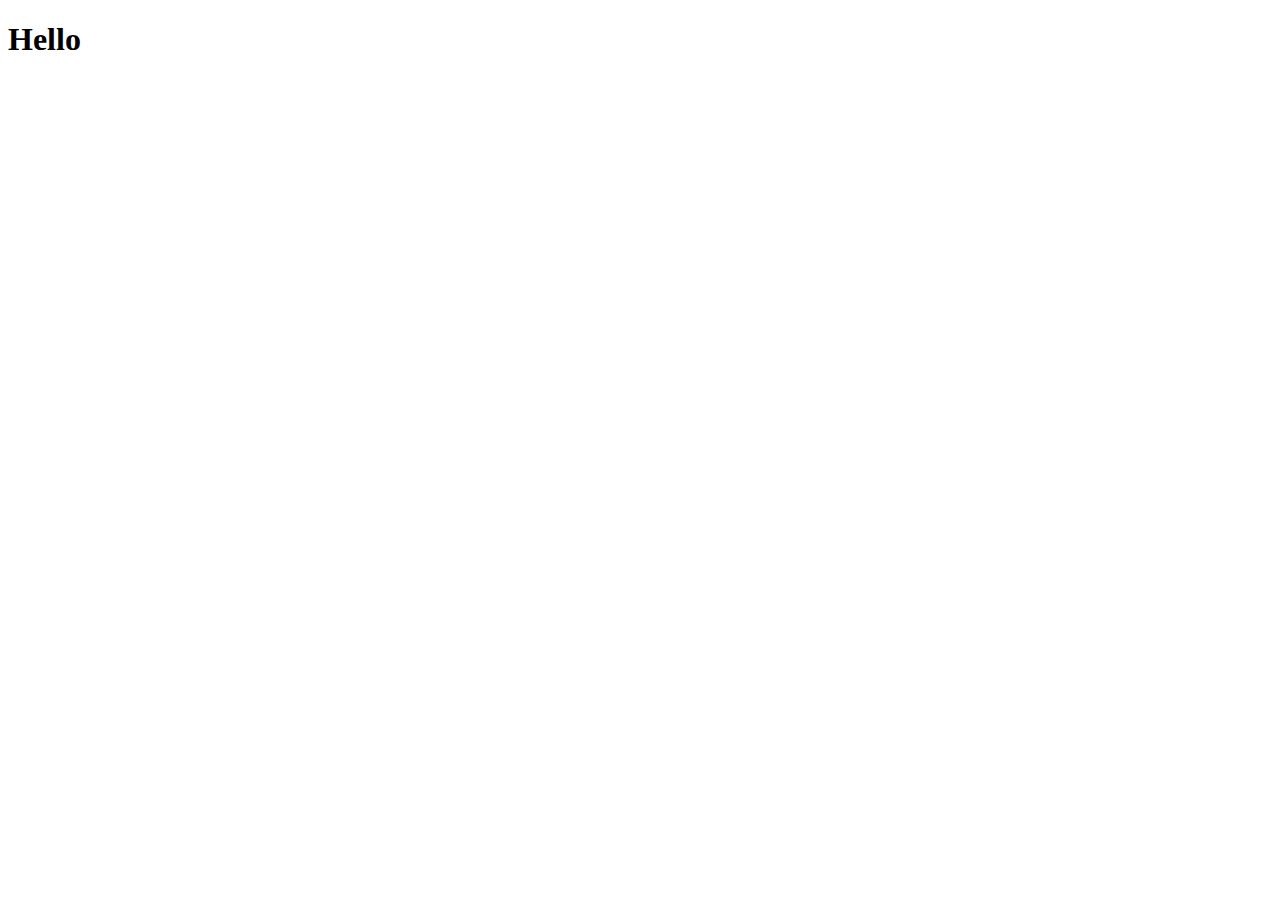
==== index.html @ d2a0de3b "init" ====
<!DOCTYPE html>
<html lang="en">
<head>
  <meta charset="UTF-8">
  <meta http-equiv="X-UA-Compatible" content="IE=edge">
  <meta name="viewport" content="width=device-width, initial-scale=1.0">
  <link rel="stylesheet" href="./css/styles.css">
  <script src="./js/app.js"></script>
  <title>Sapce The Final Frontier</title>
</head>
<body>
  <h1>Hello</h1>
</body>
</html>
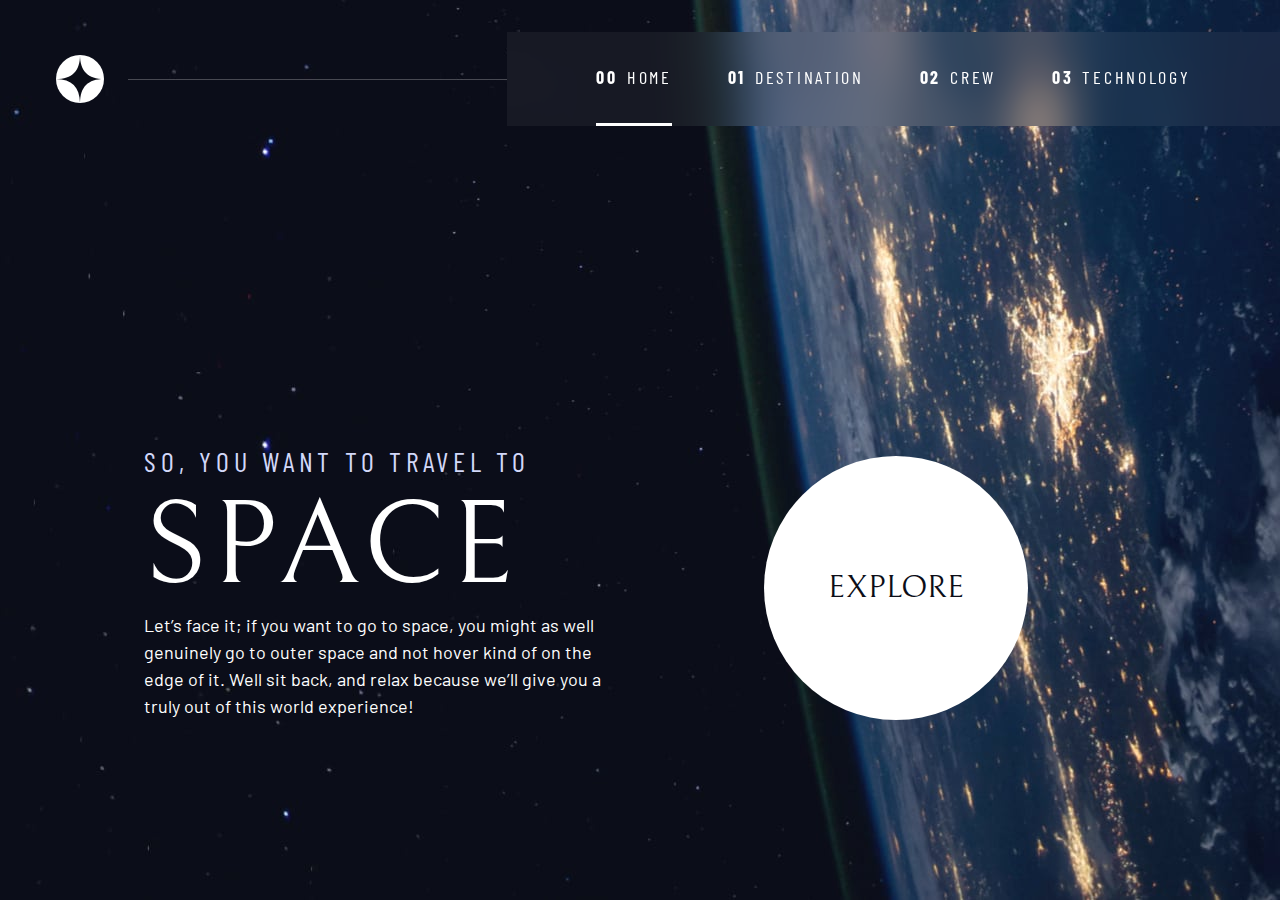
==== commit 0c2545a1: "wip 80-85 percent done" ====
--- a/index.html
+++ b/index.html
@@ -2,13 +2,55 @@
 <html lang="en">
 <head>
   <meta charset="UTF-8">
-  <meta http-equiv="X-UA-Compatible" content="IE=edge">
   <meta name="viewport" content="width=device-width, initial-scale=1.0">
-  <link rel="stylesheet" href="./css/styles.css">
-  <script src="./js/app.js"></script>
-  <title>Sapce The Final Frontier</title>
+  <link rel="icon" type="image/png" sizes="32x32" href="./assets/favicon-32x32.png">
+  <link rel="preconnect" href="https://fonts.googleapis.com">
+  <link rel="preconnect" href="https://fonts.gstatic.com" crossorigin>
+  <link href="https://fonts.googleapis.com/css2?family=Barlow+Condensed:wght@400;700&family=Bellefair&family=Barlow:wght@400;700&display=swap"
+      rel="stylesheet">
+  <link rel="stylesheet" href="./css/index.css">
+  <title>Space the final frontier</title>
+  <script src="./js/navigation.js" defer></script>
 </head>
-<body>
-  <h1>Hello</h1>
+<body class="home">
+  <a class="skip-to-content" href="#main">Skip to content</a>
+  <header class="primary-header flex">
+    <div>
+      <img src="./assets/shared/logo.svg" alt="space tourism logo" class="logo">
+    </div>
+    <button class="mobile-nav-toggle" aria-controls="primary-navigation"><span class="sr-only" aria-expanded="false">Menu</span></button>
+    <nav>
+        <ul id="primary-navigation" data-visible="false" class="primary-navigation underline-indicators flex">
+            <li class="active">
+              <a class="ff-sans-cond uppercase text-white letter-spacing-2" href="index.html"><span aria-hidden="true">00</span>Home</a>
+            <li>
+              <a class="ff-sans-cond uppercase text-white letter-spacing-2" href="destination.html"><span aria-hidden="true">01</span>Destination</a>
+            <li>
+              <a class="ff-sans-cond uppercase text-white letter-spacing-2" href="crew.html"><span aria-hidden="true">02</span>Crew</a>
+            <li>
+              <a class="ff-sans-cond uppercase text-white letter-spacing-2" href="technology.html"><span aria-hidden="true">03</span>Technology</a>
+        </ul>
+    </nav>
+  </header>
+  
+  <main id="main" class="grid-container grid-container--home">
+    <div>
+      <h1 class="text-accent fs-500 ff-sans-cond uppercase letter-spacing-1">So, you want to travel to
+      <span class="d-block fs-900 ff-serif text-white">Space</span>
+      </h1>
+      
+      <p>Let’s face it; if you want to go to space, you might as well genuinely go to 
+      outer space and not hover kind of on the edge of it. Well sit back, and relax 
+      because we’ll give you a truly out of this world experience! 
+      </p>
+    </div>
+
+    <div>
+      <a href="destination.html" class="large-button uppercase ff-serif text-dark bg-white">Explore</a>
+    </div>
+
+  </main>
+
+
 </body>
 </html>--- a/css/index.css
+++ b/css/index.css
@@ -0,0 +1,670 @@
+/* ------------------- */
+/* Custom properties   */
+/* ------------------- */
+
+:root {
+  /* colors */
+  --clr-dark: 230 35% 7%;
+  --clr-light: 231 77% 90%;
+  --clr-white: 0 0% 100%;
+  
+  /* font-sizes */
+  --fs-900: clamp(5rem, 8vw + 1rem, 9.375rem);
+  --fs-800: 3.5rem;
+  --fs-700: 1.5rem;
+  --fs-600: 1rem;
+  --fs-500: 1rem;
+  --fs-400: 0.9375rem;
+  --fs-300: 1rem;
+  --fs-200: 0.875rem;
+  
+  /* font-families */
+  --ff-serif: "Bellefair", serif;
+  --ff-sans-cond: "Barlow Condensed", sans-serif;
+  --ff-sans-normal: "Barlow", sans-serif;
+}
+
+@media (min-width: 35em) {
+  :root {
+      --fs-800: 5rem;
+      --fs-700: 2.5rem;
+      --fs-600: 1.5rem;
+      --fs-500: 1.25rem;
+      --fs-400: 1rem;
+  }
+}
+
+@media (min-width: 45em) {
+  :root {
+      /* font-sizes */
+      --fs-800: 6.25rem;
+      --fs-700: 3.5rem;
+      --fs-600: 2rem;
+      --fs-500: 1.75rem;
+      --fs-400: 1.125rem;
+  }
+}
+
+
+/* ------------------- */
+/* Reset               */
+/* ------------------- */
+
+*,
+*::before,
+*::after {
+  box-sizing: border-box;
+}
+
+/* Reset margins */
+body,
+h1,
+h2,
+h3,
+h4,
+h5,
+p,
+figure,
+picture {
+  margin: 0; 
+}
+
+h1,
+h2,
+h3,
+h4,
+h5,
+h6,
+p {
+  font-weight: 400;
+}
+
+body {
+  font-family: var(--ff-sans-normal);
+  font-size: var(--fs-400);
+  color: hsl( var(--clr-white) );
+  background-color: hsl( var(--clr-dark) );
+  line-height: 1.5;
+  min-height: 100vh;
+  
+  display: grid;
+  grid-template-rows: min-content 1fr;
+  
+  overflow-x: hidden;
+}
+
+img,
+picutre {
+  max-width: 100%;
+  display: block;
+}
+
+input,
+button,
+textarea,
+select {
+  font: inherit;
+}
+
+@media (prefers-reduced-motion: reduce) {  
+*,
+*::before,
+*::after {
+  animation-duration: 0.01ms !important;
+  animation-iteration-count: 1 !important;
+  transition-duration: 0.01ms !important;
+  scroll-behavior: auto !important;
+}
+}
+
+
+/* ------------------- */
+/* Utility classes     */
+/* ------------------- */
+
+/* general */
+
+.flex {
+  display: flex;
+  gap: var(--gap, 1rem);
+}
+
+.grid {
+  display: grid;
+  gap: var(--gap, 1rem);
+}
+
+.d-block {
+  display: block;
+}
+
+.flow > *:where(:not(:first-child)) {
+  margin-top: var(--flow-space, 1rem);
+}
+
+.flow--space-small {
+  --flow-space: .75rem;
+}
+
+.container {
+  padding-inline: 2em;
+  margin-inline: auto;
+  max-width: 80rem;
+}
+
+.sr-only {
+position: absolute; 
+width: 1px;
+height: 1px;
+padding: 0;
+margin: -1px; 
+overflow: hidden;
+clip: rect(0, 0, 0, 0);
+white-space: nowrap; /* added line */
+border: 0;
+}
+
+.skip-to-content {
+  position: absolute;
+  z-index: 9999;
+  background: hsl( var(--clr-white) );
+  color: hsl( var(--clr-dark) ); 
+  padding: .5em 1em;
+  margin-inline: auto;
+  transform: translateY(-100%);
+  transition: transform 250ms ease-in;
+}
+
+.skip-to-content:focus {
+  transform: translateY(0);
+}
+
+/* colors */
+
+.bg-dark { background-color: hsl( var(--clr-dark) );}
+.bg-accent { background-color: hsl( var(--clr-light) );}
+.bg-white { background-color: hsl( var(--clr-white) );}
+
+.text-dark { color: hsl( var(--clr-dark) );}
+.text-accent { color: hsl( var(--clr-light) );}
+.text-white { color: hsl( var(--clr-white) );}
+
+/* typography */
+
+.ff-serif { font-family: var(--ff-serif); } 
+.ff-sans-cond { font-family: var(--ff-sans-cond); } 
+.ff-sans-normal { font-family: var(--ff-sans-normal); } 
+
+.letter-spacing-1 { letter-spacing: 4.75px; } 
+.letter-spacing-2 { letter-spacing: 2.7px; } 
+.letter-spacing-3 { letter-spacing: 2.35px; } 
+
+.uppercase { text-transform: uppercase; }
+
+.fs-900 { font-size: var(--fs-900); }
+.fs-800 { font-size: var(--fs-800); }
+.fs-700 { font-size: var(--fs-700); }
+.fs-600 { font-size: var(--fs-600); }
+.fs-500 { font-size: var(--fs-500); }
+.fs-400 { font-size: var(--fs-400); }
+.fs-300 { font-size: var(--fs-300); }
+.fs-200 { font-size: var(--fs-200); }
+
+.fs-900,
+.fs-800,
+.fs-700,
+.fs-600 {
+  line-height: 1.1;
+}
+
+.numbered-title {
+  font-family: var(--ff-sans-cond);
+  font-size: var(--fs-500);
+  text-transform: uppercase;
+  letter-spacing: 4.72px; 
+}
+
+.numbered-title span {
+  margin-right: .5em;
+  font-weight: 700;
+  color: hsl( var(--clr-white) / .25);
+}
+
+
+/* ------------------- */
+/* Compontents         */
+/* ------------------- */
+
+.large-button {
+  font-size: 2rem;
+  position: relative;
+  z-index: 1;
+  display: inline-grid;
+  place-items: center;
+  padding: 0 2em;
+  border-radius: 50%;
+  aspect-ratio: 1;
+  text-decoration: none;
+}
+
+.large-button::after {
+  content: '';
+  position: absolute;
+  z-index: -1;
+  width: 100%;
+  height: 100%;
+  background: hsl( var(--clr-white) / .1);
+  border-radius: 50%;
+  opacity: 0;
+  transition: opacity 500ms linear, transform 750ms ease-in-out;
+}
+
+.large-button:hover::after,
+.large-button:focus::after {
+  opacity: 1;
+  transform: scale(1.5);
+}
+
+/* primary-header */
+
+.logo {
+  margin: 1.5rem clamp(1.5rem, 5vw, 3.5rem);
+}
+
+.primary-header {
+  justify-content: space-between;
+  align-items: center;
+}
+
+.primary-navigation {
+  --gap: clamp(1.5rem, 5vw, 3.5rem);
+  --underline-gap: 2rem;
+  list-style: none;
+  padding: 0;
+  margin: 0;
+  background: hsl( var(--clr-white) / 0.05);
+  backdrop-filter: blur(1.5rem);
+}
+
+.primary-navigation a {
+  text-decoration: none;
+}
+
+.primary-navigation a > span {
+  font-weight: 700;
+  margin-right: .5em;
+}
+
+.mobile-nav-toggle {
+  display: none;
+}
+
+@media (max-width: 35rem) {
+  .primary-navigation {
+      --underline-gap: .5rem;
+      position: fixed;
+      z-index: 1000;
+      inset: 0 0 0 30%;
+      list-style: none;
+      padding: min(20rem, 15vh) 2rem;
+      margin: 0;
+      flex-direction: column;
+      transform: translateX(100%);
+      transition: transform 500ms ease-in-out;
+  }
+  
+  .primary-navigation[data-visible="true"] {
+      transform: translateX(0);
+  }
+  
+  .primary-navigation.underline-indicators > .active {
+     border: 0;
+  }
+  
+  .mobile-nav-toggle {
+      display: block;
+      position: absolute;
+      z-index: 2000;
+      right: 1rem;
+      top: 2rem;
+      background: transparent;
+      background-image: url(../assets/shared/icon-hamburger.svg);
+      background-repeat: no-repeat;
+      background-position: center;
+      width: 1.5rem;
+      aspect-ratio: 1;
+      border: 0;
+  }
+  
+  .mobile-nav-toggle[aria-expanded="true"] {
+      background-image: url(../assets/shared/icon-close.svg);
+  }
+  
+  .mobile-nav-toggle:focus-visible {
+      outline: 5px solid white;
+      outline-offset: 5px;
+  }
+  
+}
+
+@media (min-width: 35em) {
+  .primary-navigation {
+      padding-inline: clamp(3rem, 7vw, 7rem);
+  }
+}
+
+@media (min-width: 35em) and (max-width: 44.999em) {
+  .primary-navigation a > span {
+      display: none;
+  }
+}
+
+@media (min-width: 45em) {
+  
+   .primary-header::after {
+       content: '';
+       display: block;
+       position: relative;
+       height: 1px;
+       width: 100%;
+       margin-right: -2.5rem;
+       background: hsl( var(--clr-white) / .25);
+       order: 1;
+   }
+   
+  nav {
+      order: 2;
+  }
+  
+  .primary-navigation {
+      margin-block: 2rem;
+  }
+  
+ 
+}
+
+
+.underline-indicators > * {
+  cursor: pointer;
+  padding: var(--underline-gap, .5rem) 0;
+  border: 0;
+  border-bottom: .2rem solid hsl( var(--clr-white) / 0 );
+  background-color: transparent;
+}
+
+.underline-indicators > *:hover,
+.underline-indicators > *:focus {
+  border-color: hsl( var(--clr-white) / .5);
+}
+
+.underline-indicators > .active,
+.underline-indicators > [aria-selected="true"] {
+  color: hsl( var(--clr-white) / 1);
+  border-color: hsl( var(--clr-white) / 1); 
+}
+
+.tab-list {
+  --gap: 2rem;
+}
+
+.dot-indicators > * {
+  cursor: pointer;
+  border: 0;
+  border-radius: 50%;
+  padding: .5em;
+  background-color: hsl( var(--clr-white) / .25);
+}
+
+.dot-indicators > *:hover,
+.dot-indicators > *:focus { 
+  background-color: hsl( var(--clr-white) / .5);
+}
+
+.dot-indicators > [aria-selected="true"] {
+  background-color: hsl( var(--clr-white) / 1); 
+}
+
+
+/* ----------------------------- */
+/* Page specific background      */
+/* ----------------------------- */
+body {
+  background-size: cover;
+  background-position: bottom center;
+}
+/* home */
+.home {
+  background-image: url("../assets/home/background-home-mobile.jpg");
+}
+
+@media (min-width: 35rem) {
+  .home {
+      background-position: center center;
+      background-image: url("../assets/home/background-home-tablet.jpg");
+  }
+}
+
+@media (min-width: 45rem) {
+  .home {
+      background-image: url("../assets/home/background-home-desktop.jpg");
+  }
+} 
+
+/* destination */
+.destination {
+  background-image: url("../assets/destination/background-destination-mobile.jpg");
+}
+
+@media (min-width: 35rem) {
+  .destination {
+      background-position: center center;
+      background-image: url("../assets/destination/background-destination-tablet.jpg");
+  }
+}
+
+@media (min-width: 45rem) {
+  .destination {
+      background-image: url("../assets/destination/background-destination-desktop.jpg");
+  }
+} 
+
+/* crew */
+.crew {
+  background-image: url("../assets/crew/background-crew-mobile.jpg")
+}
+
+@media (min-width: 35rem) {
+  .crew {
+      background-position: center center;
+      background-image: url("../assets/crew/background-crew-tablet.jpg");
+  }
+}
+
+@media (min-width: 45rem) {
+  .crew {
+      background-image: url("../assets/crew/background-crew-desktop.jpg");
+  }
+} 
+
+
+/* technology */
+.technology {
+  background-image: url("../assets/technology/background-technology-mobile.jpg")
+}
+
+@media (min-width: 35rem) {
+  .technology {
+      background-position: center center;
+      background-image: url("../assets/technology/background-technology-tablet.jpg");
+  }
+}
+
+@media (min-width: 45rem) {
+  .technology {
+      background-image: url("../assets/technology/background-technology-desktop.jpg");
+  }
+} 
+
+/* ----------------------------- */
+/* Layout                        */
+/* ----------------------------- */
+
+
+.grid-container {
+  text-align: center;
+  display: grid;
+  place-items: center;
+  padding-inline: 1rem;
+  padding-bottom: 4rem;
+}
+
+.grid-container p:not([class]) {
+  max-width: 50ch;
+}
+
+.numbered-title {
+  grid-area: title;
+}
+
+/* destination layout */
+
+.grid-container--destination {
+  --flow-space: 2rem;
+  grid-template-areas: 
+      'title'
+      'image'
+      'tabs'
+      'content';
+}
+
+.grid-container--destination > picture {
+  grid-area: image;
+  max-width: 60%;
+  align-self: start;
+}
+
+.grid-container--destination > .tab-list {
+  grid-area: tabs;
+}
+
+.grid-container--destination > .destination-info {
+  grid-area: content;
+}
+
+.destination-meta {
+  flex-direction: column;
+  border-top: 1px solid hsl( var(--clr-white) / .1);
+  padding-top: 2.5rem;
+  margin-top: 2.5rem;
+}
+
+.destination-meta p {
+  font-size: 1.75rem;
+}
+
+/* crew layout */
+
+.grid-container--crew {
+  --flow-space: 2rem;
+  grid-template-areas: 
+      'title'
+      'image'
+      'tabs'
+      'content';
+}
+
+.grid-container--crew > picture {
+  grid-area: image;
+  max-width: 60%;
+  border-bottom: 1px solid hsl( var(--clr-white) / .1);
+}
+
+.grid-container--crew > .dot-indicators {
+  grid-area: tabs;
+}
+
+.grid-container--crew > .crew-details {
+  grid-area: content;
+}
+
+.crew-details h2 {
+  color: hsl( var(--clr-white) / .5);
+}
+
+@media (min-width: 35em) {
+  .numbered-title {
+      justify-self: start;
+      margin-top: 2rem;
+  }
+  
+  .destination-meta {
+      flex-direction: row;
+      justify-content: space-evenly;
+  }
+  
+  .grid-container--crew {
+      padding-bottom: 0;
+      grid-template-areas: 
+          'title'
+          'content'
+          'tabs'
+          'image';
+  }
+  
+  
+}
+
+@media (min-width: 45em) {
+  .grid-container {
+      text-align: left;
+      column-gap: var(--container-gap, 2rem);
+      grid-template-columns: minmax(1rem, 1fr) repeat(2, minmax(0, 30rem)) minmax(1rem, 1fr);
+  }
+  
+  .grid-container--home {
+      padding-bottom: max(6rem, 20vh);
+      align-items: end;
+  }
+  
+  .grid-container--home > *:first-child {
+      grid-column: 2;
+  }
+
+  .grid-container--home > *:last-child {
+      grid-column: 3;
+  }
+  
+  .grid-container--destination {
+      justify-items: start;
+      align-content: start;
+      grid-template-areas: 
+          '. title title .'
+          '. image tabs .'
+          '. image content .';
+  }
+  
+  .grid-container--destination > picture {
+      max-width: 90%;
+  }
+   
+  .destination-meta {
+      --gap: min(6vw, 6rem);
+      justify-content: start;
+  }
+  
+  .grid-container--crew {
+      grid-template-columns: minmax(1rem, 1fr) minmax(0, 37rem) minmax(0, 23rem) minmax(1rem, 1fr);
+      justify-items: start;
+      grid-template-areas: 
+          '. title title .'
+          '. content image .'
+          '. tabs image .';
+  }
+  
+  .grid-container--crew > picture {
+      grid-column: span 2;
+      align-self: end; 
+      max-width: 90%;
+  }
+
+}